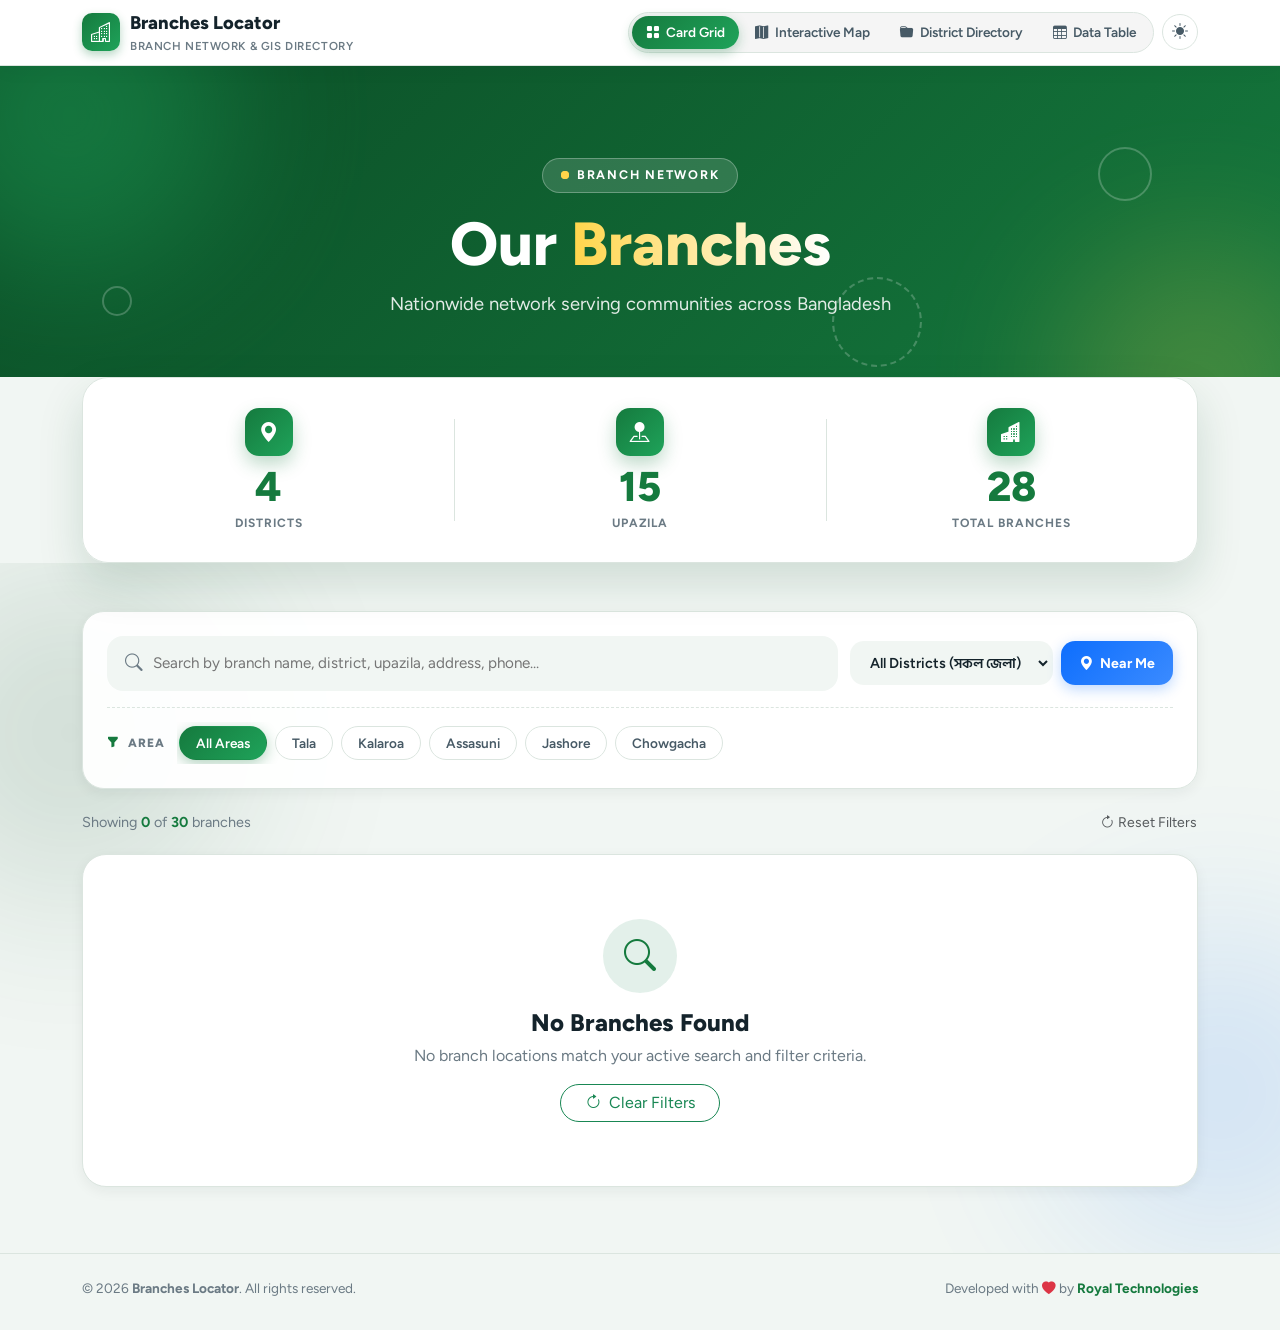
==== index.html @ 8e42b0b7 "Initial release: Modern Branches Locator with 4 layout styles, interactive map, live search & geoloc" ====
<!DOCTYPE html>
<html lang="bn">
<head>
  <meta charset="UTF-8">
  <meta name="viewport" content="width=device-width, initial-scale=1.0, viewport-fit=cover">
  <title>Branches Locator - Nationwide Branch Network & Explorer</title>
  <meta name="description" content="Explore our nationwide branch network with interactive locator, instant search, district filters, turn-by-turn directions and multiple design styles.">

  <!-- Favicon -->
  <link rel="icon" type="image/svg+xml" href="favicon.svg">
  <link rel="alternate icon" type="image/png" href="favicon.png">

  <!-- Fonts (Bengali & English) -->
  <link rel="preconnect" href="https://fonts.googleapis.com">
  <link rel="preconnect" href="https://fonts.gstatic.com" crossorigin>
  <link href="https://fonts.googleapis.com/css2?family=Figtree:wght@400;500;600;700;800&family=Hind+Siliguri:wght@400;500;600;700&display=swap" rel="stylesheet">

  <!-- Bootstrap 5 & Bootstrap Icons (Local Assets) -->
  <link rel="stylesheet" href="css/bootstrap.min.css">
  <link rel="stylesheet" href="css/bootstrap-icons.min.css">

  <!-- Leaflet CSS for Map View (Local + CDN fallback) -->
  <link rel="stylesheet" href="css/leaflet.css">

  <!-- Application Styles (All 4 Styles & Themes) -->
  <link rel="stylesheet" href="css/style.css">
</head>
<body>

  <!-- ===================== TOP CONTROL & STYLE SWITCHER BAR ===================== -->
  <header class="br-app-bar">
    <div class="container d-flex flex-wrap align-items-center justify-content-between gap-3">
      <!-- Brand & Title -->
      <a href="index.html" class="br-brand">
        <div class="br-brand-icon">
          <i class="bi bi-buildings"></i>
        </div>
        <div class="br-brand-title">
          Branches Locator
          <small>Branch Network &amp; GIS Directory</small>
        </div>
      </a>

      <!-- Style Switcher (4 Selectable Styles) -->
      <div class="d-flex align-items-center gap-2 flex-wrap">
        <nav class="br-style-switcher" aria-label="Layout style selector">
          <button type="button" class="style-pill active" data-style="cards" title="Modern Card Grid View">
            <i class="bi bi-grid-fill"></i>
            <span>Card Grid</span>
          </button>
          <button type="button" class="style-pill" data-style="map" title="Interactive Split Map View">
            <i class="bi bi-map-fill"></i>
            <span>Interactive Map</span>
          </button>
          <button type="button" class="style-pill" data-style="directory" title="Grouped District Directory">
            <i class="bi bi-folder-fill"></i>
            <span>District Directory</span>
          </button>
          <button type="button" class="style-pill" data-style="table" title="Data Table View">
            <i class="bi bi-table"></i>
            <span>Data Table</span>
          </button>
        </nav>

        <!-- Theme Toggle -->
        <button type="button" class="theme-toggle-btn" id="btnThemeToggle" title="Switch Theme (Emerald / Sapphire / Dark)">
          <i class="bi bi-sun-fill"></i>
        </button>
      </div>
    </div>
  </header>

  <!-- ===================== HERO SECTION ===================== -->
  <section class="br-hero">
    <div class="br-hero-blob br-hero-blob-1"></div>
    <div class="br-hero-blob br-hero-blob-2"></div>
    <span class="br-ring br-ring-1"></span>
    <span class="br-ring br-ring-2"></span>
    <span class="br-ring br-ring-3"></span>

    <div class="container position-relative text-center" style="z-index: 2;">
      <span class="br-tag">
        <i class="br-dot"></i> BRANCH NETWORK
      </span>
      <h1 class="br-title">Our <span>Branches</span></h1>
      <p class="br-sub">Nationwide network serving communities across Bangladesh</p>
    </div>

    <!-- Wave Transition -->
    <svg class="br-wave" viewBox="0 0 1440 80" preserveAspectRatio="none" aria-hidden="true">
      <path d="M0,40 C240,90 480,0 720,30 C960,60 1200,90 1440,35 L1440,80 L0,80 Z"></path>
    </svg>
  </section>

  <!-- ===================== STATS COUNTERS ===================== -->
  <section class="br-stats-wrap">
    <div class="container">
      <div class="br-stats">
        <div class="br-stat">
          <span class="br-stat-ico"><i class="bi bi-geo-alt-fill"></i></span>
          <h2 class="br-count" data-target="4">0</h2>
          <small>Districts</small>
        </div>
        <div class="br-stat">
          <span class="br-stat-ico"><i class="bi bi-pin-map-fill"></i></span>
          <h2 class="br-count" data-target="16">0</h2>
          <small>Upazila</small>
        </div>
        <div class="br-stat">
          <span class="br-stat-ico"><i class="bi bi-buildings-fill"></i></span>
          <h2 class="br-count" data-target="30">0</h2>
          <small>Total Branches</small>
        </div>
      </div>
    </div>
  </section>

  <!-- ===================== MAIN CONTENT CONTAINER ===================== -->
  <main class="br-main">
    <div class="br-main-blob br-main-blob-1"></div>
    <div class="br-main-blob br-main-blob-2"></div>

    <div class="container position-relative" style="z-index: 2;">

      <!-- ================= SEARCH & FILTER CONTROL ================= -->
      <div class="br-filter br-reveal is-visible" style="--delay: 0ms;">
        <div class="br-search-row">
          <!-- Live Text Search -->
          <div class="br-search">
            <i class="bi bi-search"></i>
            <input type="text" id="brSearchInput" placeholder="Search by branch name, district, upazila, address, phone..." autocomplete="off">
          </div>

          <!-- District Filter Dropdown -->
          <div class="br-search-actions">
            <select id="brDistrictSelect" class="br-filter-select" aria-label="Filter by District">
              <option value="all">All Districts (সকল জেলা)</option>
              <option value="Satkhira">Satkhira (সাতক্ষীরা)</option>
              <option value="Jashore">Jashore (যশোর)</option>
              <option value="Khulna">Khulna (খুলনা)</option>
              <option value="Jhenaidah">Jhenaidah (ঝিনাইদহ)</option>
            </select>

            <!-- GPS "Near Me" Button -->
            <button type="button" class="br-btn-gps" id="btnNearMe" title="Find nearest branches with GPS">
              <i class="bi bi-geo-alt-fill"></i>
              <span>Near Me</span>
            </button>
          </div>
        </div>

        <!-- Area Chip Pills -->
        <div class="br-areas">
          <span class="br-areas-label"><i class="bi bi-funnel-fill"></i> Area</span>
          <div class="br-chips">
            <button type="button" class="br-chip active" data-area="all">All Areas</button>
            <button type="button" class="br-chip" data-area="Tala">Tala</button>
            <button type="button" class="br-chip" data-area="Kalaroa">Kalaroa</button>
            <button type="button" class="br-chip" data-area="Assasuni">Assasuni</button>
            <button type="button" class="br-chip" data-area="Jashore">Jashore</button>
            <button type="button" class="br-chip" data-area="Chowgacha">Chowgacha</button>
          </div>
        </div>
      </div>

      <!-- Result Count Bar -->
      <div class="br-result-bar br-reveal is-visible" style="--delay: 50ms;">
        <span id="brResultCount">Showing <b>30</b> of <b>30</b> branches</span>
        <button type="button" class="btn btn-sm btn-link text-decoration-none text-muted p-0" onclick="resetBranchFilters()">
          <i class="bi bi-arrow-clockwise me-1"></i>Reset Filters
        </button>
      </div>

      <!-- ================= EMPTY STATE ================= -->
      <div class="br-empty" id="brEmptyState" style="display: none;">
        <div class="br-empty-ico">
          <i class="bi bi-search"></i>
        </div>
        <h4>No Branches Found</h4>
        <p>No branch locations match your active search and filter criteria.</p>
        <button type="button" class="btn btn-outline-success rounded-pill px-4" onclick="resetBranchFilters()">
          <i class="bi bi-arrow-clockwise me-1"></i> Clear Filters
        </button>
      </div>

      <!-- ================= STYLE 1: MODERN CARD GRID ================= -->
      <div class="row g-3 g-lg-4" id="cardsContainer">
        <!-- Rendered dynamically by app.js -->
      </div>

      <!-- ================= STYLE 2: INTERACTIVE SPLIT MAP VIEW ================= -->
      <div class="map-layout" id="mapLayout" style="display: none;">
        <!-- Left Sidebar: Branch List & Quick Navigation -->
        <aside class="map-sidebar">
          <div class="map-sidebar-head d-flex justify-content-between align-items-center">
            <h5 class="m-0 fw-bold"><i class="bi bi-pin-map-fill text-success me-2"></i>Branches List</h5>
            <small class="text-muted">Click to view on map</small>
          </div>
          <div class="map-sidebar-list" id="mapSidebarList">
            <!-- Populated dynamically by app.js -->
          </div>
        </aside>

        <!-- Right Side: Interactive Leaflet Map -->
        <section class="map-canvas-container">
          <div id="leafletMap"></div>
        </section>
      </div>

      <!-- ================= STYLE 3: HIERARCHICAL DISTRICT & UPAZILA DIRECTORY ================= -->
      <div id="directoryContainer" style="display: none;">
        <!-- Populated dynamically by app.js -->
      </div>

      <!-- ================= STYLE 4: ADMINISTRATIVE DATA TABLE VIEW ================= -->
      <div class="table-panel" id="tableContainer" style="display: none;">
        <div class="table-panel-header">
          <h5 class="m-0 fw-bold"><i class="bi bi-table text-success me-2"></i>Branch Network Directory</h5>
          <div class="table-export-btns">
            <button type="button" class="btn-export" id="btnExportCsv" title="Export as CSV spreadsheet">
              <i class="bi bi-file-earmark-spreadsheet-fill text-success"></i> Export CSV
            </button>
            <button type="button" class="btn-export" id="btnPrintTable" title="Print directory">
              <i class="bi bi-printer-fill text-primary"></i> Print
            </button>
          </div>
        </div>
        <div class="br-table-responsive">
          <table class="br-table">
            <thead>
              <tr>
                <th>#</th>
                <th>Branch Name</th>
                <th>District</th>
                <th>Upazila / Area</th>
                <th>Address</th>
                <th>Contact</th>
                <th>Actions</th>
              </tr>
            </thead>
            <tbody id="brTableBody">
              <!-- Populated dynamically by app.js -->
            </tbody>
          </table>
        </div>
      </div>

    </div>
  </main>

  <!-- ===================== FOOTER CREDITS ===================== -->
  <footer class="br-credit-bar">
    <div class="container d-flex flex-wrap align-items-center justify-content-between gap-2">
      <div>
        &copy; 2026 <strong>Branches Locator</strong>. All rights reserved.
      </div>
      <div>
        Developed with <i class="bi bi-heart-fill text-danger"></i> by
        <a href="https://royaltechbd.com/" target="_blank" rel="noopener">Royal Technologies</a>
      </div>
    </div>
  </footer>

  <!-- ===================== JAVASCRIPT LIBRARIES & SCRIPTS ===================== -->
  <!-- Bootstrap 5 Bundle (Local) -->
  <script src="js/bootstrap.bundle.min.js"></script>

  <!-- Leaflet GIS Engine (Local + CDN Fallback) -->
  <script src="js/leaflet.js"></script>
  <script>
    if (typeof L === 'undefined') {
      document.write('<script src="https://unpkg.com/leaflet@1.9.4/dist/leaflet.js"><\/script>');
    }
  </script>

  <!-- Branches Dataset (30 Branches) -->
  <script src="js/branches-data.js"></script>

  <!-- Application Controller -->
  <script src="js/app.js"></script>

</body>
</html>
---- css/leaflet.css ----
/* required styles */

.leaflet-pane,
.leaflet-tile,
.leaflet-marker-icon,
.leaflet-marker-shadow,
.leaflet-tile-container,
.leaflet-pane > svg,
.leaflet-pane > canvas,
.leaflet-zoom-box,
.leaflet-image-layer,
.leaflet-layer {
	position: absolute;
	left: 0;
	top: 0;
	}
.leaflet-container {
	overflow: hidden;
	}
.leaflet-tile,
.leaflet-marker-icon,
.leaflet-marker-shadow {
	-webkit-user-select: none;
	   -moz-user-select: none;
	        user-select: none;
	  -webkit-user-drag: none;
	}
/* Prevents IE11 from highlighting tiles in blue */
.leaflet-tile::selection {
	background: transparent;
}
/* Safari renders non-retina tile on retina better with this, but Chrome is worse */
.leaflet-safari .leaflet-tile {
	image-rendering: -webkit-optimize-contrast;
	}
/* hack that prevents hw layers "stretching" when loading new tiles */
.leaflet-safari .leaflet-tile-container {
	width: 1600px;
	height: 1600px;
	-webkit-transform-origin: 0 0;
	}
.leaflet-marker-icon,
.leaflet-marker-shadow {
	display: block;
	}
/* .leaflet-container svg: reset svg max-width decleration shipped in Joomla! (joomla.org) 3.x */
/* .leaflet-container img: map is broken in FF if you have max-width: 100% on tiles */
.leaflet-container .leaflet-overlay-pane svg {
	max-width: none !important;
	max-height: none !important;
	}
.leaflet-container .leaflet-marker-pane img,
.leaflet-container .leaflet-shadow-pane img,
.leaflet-container .leaflet-tile-pane img,
.leaflet-container img.leaflet-image-layer,
.leaflet-container .leaflet-tile {
	max-width: none !important;
	max-height: none !important;
	width: auto;
	padding: 0;
	}

.leaflet-container img.leaflet-tile {
	/* See: https://bugs.chromium.org/p/chromium/issues/detail?id=600120 */
	mix-blend-mode: plus-lighter;
}

.leaflet-container.leaflet-touch-zoom {
	-ms-touch-action: pan-x pan-y;
	touch-action: pan-x pan-y;
	}
.leaflet-container.leaflet-touch-drag {
	-ms-touch-action: pinch-zoom;
	/* Fallback for FF which doesn't support pinch-zoom */
	touch-action: none;
	touch-action: pinch-zoom;
}
.leaflet-container.leaflet-touch-drag.leaflet-touch-zoom {
	-ms-touch-action: none;
	touch-action: none;
}
.leaflet-container {
	-webkit-tap-highlight-color: transparent;
}
.leaflet-container a {
	-webkit-tap-highlight-color: rgba(51, 181, 229, 0.4);
}
.leaflet-tile {
	filter: inherit;
	visibility: hidden;
	}
.leaflet-tile-loaded {
	visibility: inherit;
	}
.leaflet-zoom-box {
	width: 0;
	height: 0;
	-moz-box-sizing: border-box;
	     box-sizing: border-box;
	z-index: 800;
	}
/* workaround for https://bugzilla.mozilla.org/show_bug.cgi?id=888319 */
.leaflet-overlay-pane svg {
	-moz-user-select: none;
	}

.leaflet-pane         { z-index: 400; }

.leaflet-tile-pane    { z-index: 200; }
.leaflet-overlay-pane { z-index: 400; }
.leaflet-shadow-pane  { z-index: 500; }
.leaflet-marker-pane  { z-index: 600; }
.leaflet-tooltip-pane   { z-index: 650; }
.leaflet-popup-pane   { z-index: 700; }

.leaflet-map-pane canvas { z-index: 100; }
.leaflet-map-pane svg    { z-index: 200; }

.leaflet-vml-shape {
	width: 1px;
	height: 1px;
	}
.lvml {
	behavior: url(#default#VML);
	display: inline-block;
	position: absolute;
	}


/* control positioning */

.leaflet-control {
	position: relative;
	z-index: 800;
	pointer-events: visiblePainted; /* IE 9-10 doesn't have auto */
	pointer-events: auto;
	}
.leaflet-top,
.leaflet-bottom {
	position: absolute;
	z-index: 1000;
	pointer-events: none;
	}
.leaflet-top {
	top: 0;
	}
.leaflet-right {
	right: 0;
	}
.leaflet-bottom {
	bottom: 0;
	}
.leaflet-left {
	left: 0;
	}
.leaflet-control {
	float: left;
	clear: both;
	}
.leaflet-right .leaflet-control {
	float: right;
	}
.leaflet-top .leaflet-control {
	margin-top: 10px;
	}
.leaflet-bottom .leaflet-control {
	margin-bottom: 10px;
	}
.leaflet-left .leaflet-control {
	margin-left: 10px;
	}
.leaflet-right .leaflet-control {
	margin-right: 10px;
	}


/* zoom and fade animations */

.leaflet-fade-anim .leaflet-popup {
	opacity: 0;
	-webkit-transition: opacity 0.2s linear;
	   -moz-transition: opacity 0.2s linear;
	        transition: opacity 0.2s linear;
	}
.leaflet-fade-anim .leaflet-map-pane .leaflet-popup {
	opacity: 1;
	}
.leaflet-zoom-animated {
	-webkit-transform-origin: 0 0;
	    -ms-transform-origin: 0 0;
	        transform-origin: 0 0;
	}
svg.leaflet-zoom-animated {
	will-change: transform;
}

.leaflet-zoom-anim .leaflet-zoom-animated {
	-webkit-transition: -webkit-transform 0.25s cubic-bezier(0,0,0.25,1);
	   -moz-transition:    -moz-transform 0.25s cubic-bezier(0,0,0.25,1);
	        transition:         transform 0.25s cubic-bezier(0,0,0.25,1);
	}
.leaflet-zoom-anim .leaflet-tile,
.leaflet-pan-anim .leaflet-tile {
	-webkit-transition: none;
	   -moz-transition: none;
	        transition: none;
	}

.leaflet-zoom-anim .leaflet-zoom-hide {
	visibility: hidden;
	}


/* cursors */

.leaflet-interactive {
	cursor: pointer;
	}
.leaflet-grab {
	cursor: -webkit-grab;
	cursor:    -moz-grab;
	cursor:         grab;
	}
.leaflet-crosshair,
.leaflet-crosshair .leaflet-interactive {
	cursor: crosshair;
	}
.leaflet-popup-pane,
.leaflet-control {
	cursor: auto;
	}
.leaflet-dragging .leaflet-grab,
.leaflet-dragging .leaflet-grab .leaflet-interactive,
.leaflet-dragging .leaflet-marker-draggable {
	cursor: move;
	cursor: -webkit-grabbing;
	cursor:    -moz-grabbing;
	cursor:         grabbing;
	}

/* marker & overlays interactivity */
.leaflet-marker-icon,
.leaflet-marker-shadow,
.leaflet-image-layer,
.leaflet-pane > svg path,
.leaflet-tile-container {
	pointer-events: none;
	}

.leaflet-marker-icon.leaflet-interactive,
.leaflet-image-layer.leaflet-interactive,
.leaflet-pane > svg path.leaflet-interactive,
svg.leaflet-image-layer.leaflet-interactive path {
	pointer-events: visiblePainted; /* IE 9-10 doesn't have auto */
	pointer-events: auto;
	}

/* visual tweaks */

.leaflet-container {
	background: #ddd;
	outline-offset: 1px;
	}
.leaflet-container a {
	color: #0078A8;
	}
.leaflet-zoom-box {
	border: 2px dotted #38f;
	background: rgba(255,255,255,0.5);
	}


/* general typography */
.leaflet-container {
	font-family: "Helvetica Neue", Arial, Helvetica, sans-serif;
	font-size: 12px;
	font-size: 0.75rem;
	line-height: 1.5;
	}


/* general toolbar styles */

.leaflet-bar {
	box-shadow: 0 1px 5px rgba(0,0,0,0.65);
	border-radius: 4px;
	}
.leaflet-bar a {
	background-color: #fff;
	border-bottom: 1px solid #ccc;
	width: 26px;
	height: 26px;
	line-height: 26px;
	display: block;
	text-align: center;
	text-decoration: none;
	color: black;
	}
.leaflet-bar a,
.leaflet-control-layers-toggle {
	background-position: 50% 50%;
	background-repeat: no-repeat;
	display: block;
	}
.leaflet-bar a:hover,
.leaflet-bar a:focus {
	background-color: #f4f4f4;
	}
.leaflet-bar a:first-child {
	border-top-left-radius: 4px;
	border-top-right-radius: 4px;
	}
.leaflet-bar a:last-child {
	border-bottom-left-radius: 4px;
	border-bottom-right-radius: 4px;
	border-bottom: none;
	}
.leaflet-bar a.leaflet-disabled {
	cursor: default;
	background-color: #f4f4f4;
	color: #bbb;
	}

.leaflet-touch .leaflet-bar a {
	width: 30px;
	height: 30px;
	line-height: 30px;
	}
.leaflet-touch .leaflet-bar a:first-child {
	border-top-left-radius: 2px;
	border-top-right-radius: 2px;
	}
.leaflet-touch .leaflet-bar a:last-child {
	border-bottom-left-radius: 2px;
	border-bottom-right-radius: 2px;
	}

/* zoom control */

.leaflet-control-zoom-in,
.leaflet-control-zoom-out {
	font: bold 18px 'Lucida Console', Monaco, monospace;
	text-indent: 1px;
	}

.leaflet-touch .leaflet-control-zoom-in, .leaflet-touch .leaflet-control-zoom-out  {
	font-size: 22px;
	}


/* layers control */

.leaflet-control-layers {
	box-shadow: 0 1px 5px rgba(0,0,0,0.4);
	background: #fff;
	border-radius: 5px;
	}
.leaflet-control-layers-toggle {
	background-image: url(images/layers.png);
	width: 36px;
	height: 36px;
	}
.leaflet-retina .leaflet-control-layers-toggle {
	background-image: url(images/layers-2x.png);
	background-size: 26px 26px;
	}
.leaflet-touch .leaflet-control-layers-toggle {
	width: 44px;
	height: 44px;
	}
.leaflet-control-layers .leaflet-control-layers-list,
.leaflet-control-layers-expanded .leaflet-control-layers-toggle {
	display: none;
	}
.leaflet-control-layers-expanded .leaflet-control-layers-list {
	display: block;
	position: relative;
	}
.leaflet-control-layers-expanded {
	padding: 6px 10px 6px 6px;
	color: #333;
	background: #fff;
	}
.leaflet-control-layers-scrollbar {
	overflow-y: scroll;
	overflow-x: hidden;
	padding-right: 5px;
	}
.leaflet-control-layers-selector {
	margin-top: 2px;
	position: relative;
	top: 1px;
	}
.leaflet-control-layers label {
	display: block;
	font-size: 13px;
	font-size: 1.08333em;
	}
.leaflet-control-layers-separator {
	height: 0;
	border-top: 1px solid #ddd;
	margin: 5px -10px 5px -6px;
	}

/* Default icon URLs */
.leaflet-default-icon-path { /* used only in path-guessing heuristic, see L.Icon.Default */
	background-image: url(images/marker-icon.png);
	}


/* attribution and scale controls */

.leaflet-container .leaflet-control-attribution {
	background: #fff;
	background: rgba(255, 255, 255, 0.8);
	margin: 0;
	}
.leaflet-control-attribution,
.leaflet-control-scale-line {
	padding: 0 5px;
	color: #333;
	line-height: 1.4;
	}
.leaflet-control-attribution a {
	text-decoration: none;
	}
.leaflet-control-attribution a:hover,
.leaflet-control-attribution a:focus {
	text-decoration: underline;
	}
.leaflet-attribution-flag {
	display: inline !important;
	vertical-align: baseline !important;
	width: 1em;
	height: 0.6669em;
	}
.leaflet-left .leaflet-control-scale {
	margin-left: 5px;
	}
.leaflet-bottom .leaflet-control-scale {
	margin-bottom: 5px;
	}
.leaflet-control-scale-line {
	border: 2px solid #777;
	border-top: none;
	line-height: 1.1;
	padding: 2px 5px 1px;
	white-space: nowrap;
	-moz-box-sizing: border-box;
	     box-sizing: border-box;
	background: rgba(255, 255, 255, 0.8);
	text-shadow: 1px 1px #fff;
	}
.leaflet-control-scale-line:not(:first-child) {
	border-top: 2px solid #777;
	border-bottom: none;
	margin-top: -2px;
	}
.leaflet-control-scale-line:not(:first-child):not(:last-child) {
	border-bottom: 2px solid #777;
	}

.leaflet-touch .leaflet-control-attribution,
.leaflet-touch .leaflet-control-layers,
.leaflet-touch .leaflet-bar {
	box-shadow: none;
	}
.leaflet-touch .leaflet-control-layers,
.leaflet-touch .leaflet-bar {
	border: 2px solid rgba(0,0,0,0.2);
	background-clip: padding-box;
	}


/* popup */

.leaflet-popup {
	position: absolute;
	text-align: center;
	margin-bottom: 20px;
	}
.leaflet-popup-content-wrapper {
	padding: 1px;
	text-align: left;
	border-radius: 12px;
	}
.leaflet-popup-content {
	margin: 13px 24px 13px 20px;
	line-height: 1.3;
	font-size: 13px;
	font-size: 1.08333em;
	min-height: 1px;
	}
.leaflet-popup-content p {
	margin: 17px 0;
	margin: 1.3em 0;
	}
.leaflet-popup-tip-container {
	width: 40px;
	height: 20px;
	position: absolute;
	left: 50%;
	margin-top: -1px;
	margin-left: -20px;
	overflow: hidden;
	pointer-events: none;
	}
.leaflet-popup-tip {
	width: 17px;
	height: 17px;
	padding: 1px;

	margin: -10px auto 0;
	pointer-events: auto;

	-webkit-transform: rotate(45deg);
	   -moz-transform: rotate(45deg);
	    -ms-transform: rotate(45deg);
	        transform: rotate(45deg);
	}
.leaflet-popup-content-wrapper,
.leaflet-popup-tip {
	background: white;
	color: #333;
	box-shadow: 0 3px 14px rgba(0,0,0,0.4);
	}
.leaflet-container a.leaflet-popup-close-button {
	position: absolute;
	top: 0;
	right: 0;
	border: none;
	text-align: center;
	width: 24px;
	height: 24px;
	font: 16px/24px Tahoma, Verdana, sans-serif;
	color: #757575;
	text-decoration: none;
	background: transparent;
	}
.leaflet-container a.leaflet-popup-close-button:hover,
.leaflet-container a.leaflet-popup-close-button:focus {
	color: #585858;
	}
.leaflet-popup-scrolled {
	overflow: auto;
	}

.leaflet-oldie .leaflet-popup-content-wrapper {
	-ms-zoom: 1;
	}
.leaflet-oldie .leaflet-popup-tip {
	width: 24px;
	margin: 0 auto;

	-ms-filter: "progid:DXImageTransform.Microsoft.Matrix(M11=0.70710678, M12=0.70710678, M21=-0.70710678, M22=0.70710678)";
	filter: progid:DXImageTransform.Microsoft.Matrix(M11=0.70710678, M12=0.70710678, M21=-0.70710678, M22=0.70710678);
	}

.leaflet-oldie .leaflet-control-zoom,
.leaflet-oldie .leaflet-control-layers,
.leaflet-oldie .leaflet-popup-content-wrapper,
.leaflet-oldie .leaflet-popup-tip {
	border: 1px solid #999;
	}


/* div icon */

.leaflet-div-icon {
	background: #fff;
	border: 1px solid #666;
	}


/* Tooltip */
/* Base styles for the element that has a tooltip */
.leaflet-tooltip {
	position: absolute;
	padding: 6px;
	background-color: #fff;
	border: 1px solid #fff;
	border-radius: 3px;
	color: #222;
	white-space: nowrap;
	-webkit-user-select: none;
	-moz-user-select: none;
	-ms-user-select: none;
	user-select: none;
	pointer-events: none;
	box-shadow: 0 1px 3px rgba(0,0,0,0.4);
	}
.leaflet-tooltip.leaflet-interactive {
	cursor: pointer;
	pointer-events: auto;
	}
.leaflet-tooltip-top:before,
.leaflet-tooltip-bottom:before,
.leaflet-tooltip-left:before,
.leaflet-tooltip-right:before {
	position: absolute;
	pointer-events: none;
	border: 6px solid transparent;
	background: transparent;
	content: "";
	}

/* Directions */

.leaflet-tooltip-bottom {
	margin-top: 6px;
}
.leaflet-tooltip-top {
	margin-top: -6px;
}
.leaflet-tooltip-bottom:before,
.leaflet-tooltip-top:before {
	left: 50%;
	margin-left: -6px;
	}
.leaflet-tooltip-top:before {
	bottom: 0;
	margin-bottom: -12px;
	border-top-color: #fff;
	}
.leaflet-tooltip-bottom:before {
	top: 0;
	margin-top: -12px;
	margin-left: -6px;
	border-bottom-color: #fff;
	}
.leaflet-tooltip-left {
	margin-left: -6px;
}
.leaflet-tooltip-right {
	margin-left: 6px;
}
.leaflet-tooltip-left:before,
.leaflet-tooltip-right:before {
	top: 50%;
	margin-top: -6px;
	}
.leaflet-tooltip-left:before {
	right: 0;
	margin-right: -12px;
	border-left-color: #fff;
	}
.leaflet-tooltip-right:before {
	left: 0;
	margin-left: -12px;
	border-right-color: #fff;
	}

/* Printing */

@media print {
	/* Prevent printers from removing background-images of controls. */
	.leaflet-control {
		-webkit-print-color-adjust: exact;
		print-color-adjust: exact;
		}
	}
---- css/style.css ----
/* ==========================================================================
   BRANCHES LOCATOR - COMPLETE STYLESHEET
   Developed by Royal Technologies (https://royaltechbd.com)
   Featuring 4 Design Styles: Card Grid, Map View, District Directory, Data Table
   ========================================================================== */

/* ---------------- ROOT VARIABLES & THEMES ---------------- */
:root {
  --br-g1: #0b4d26;
  --br-g2: #157a3e;
  --br-g3: #1fa35a;
  --br-gold: #ffd54a;
  --br-gold-dark: #f59e0b;
  --br-accent: #0d6efd;
  --br-accent-hover: #0b5ed7;
  
  --bg-page: #f1f6f3;
  --bg-card: #ffffff;
  --bg-surface: rgba(255, 255, 255, 0.95);
  --text-main: #14232b;
  --text-muted: #6b7a84;
  --text-sub: #475a66;
  --border-color: #dbe5df;
  --shadow-sm: 0 4px 14px rgba(15, 40, 30, 0.06);
  --shadow-md: 0 10px 30px rgba(15, 40, 30, 0.1);
  --shadow-lg: 0 20px 45px rgba(11, 77, 38, 0.15);
  --radius-lg: 20px;
  --radius-md: 14px;
  --radius-sm: 10px;
  --font-base: 'Figtree', 'Hind Siliguri', -apple-system, BlinkMacSystemFont, 'Segoe UI', Roboto, sans-serif;
}

/* Sapphire Blue Theme */
[data-theme="sapphire"] {
  --br-g1: #0a2540;
  --br-g2: #1e40af;
  --br-g3: #3b82f6;
  --br-gold: #38bdf8;
  --br-gold-dark: #0284c7;
  --bg-page: #f0f5fc;
  --border-color: #d2e1f2;
}

/* Dark Mode Theme */
[data-theme="dark"] {
  --br-g1: #071710;
  --br-g2: #0e3d23;
  --br-g3: #196f3d;
  --br-gold: #fbbf24;
  --bg-page: #0f172a;
  --bg-card: #1e293b;
  --bg-surface: rgba(30, 41, 59, 0.95);
  --text-main: #f1f5f9;
  --text-muted: #94a3b8;
  --text-sub: #cbd5e1;
  --border-color: #334155;
  --shadow-sm: 0 4px 14px rgba(0, 0, 0, 0.3);
  --shadow-md: 0 10px 30px rgba(0, 0, 0, 0.4);
  --shadow-lg: 0 20px 45px rgba(0, 0, 0, 0.5);
}

/* Base resets */
*, *::before, *::after {
  box-sizing: border-box;
}

html, body {
  margin: 0;
  padding: 0;
  font-family: var(--font-base);
  color: var(--text-main);
  background-color: var(--bg-page);
  -webkit-font-smoothing: antialiased;
  -moz-osx-font-smoothing: grayscale;
  line-height: 1.5;
}

/* ---------------- TOP CONTROL & STYLE SWITCHER BAR ---------------- */
.br-app-bar {
  background: var(--bg-surface);
  backdrop-filter: blur(12px);
  -webkit-backdrop-filter: blur(12px);
  border-bottom: 1px solid var(--border-color);
  padding: 10px 0;
  position: sticky;
  top: 0;
  z-index: 1020;
  box-shadow: 0 4px 20px rgba(0,0,0,0.04);
}

.br-brand {
  display: flex;
  align-items: center;
  gap: 10px;
  text-decoration: none;
  color: var(--text-main);
  font-weight: 800;
  font-size: 1.15rem;
}

.br-brand-icon {
  width: 38px;
  height: 38px;
  display: grid;
  place-items: center;
  border-radius: 10px;
  background: linear-gradient(135deg, var(--br-g2), var(--br-g3));
  color: #fff;
  font-size: 1.25rem;
  box-shadow: 0 4px 10px rgba(21, 122, 62, 0.3);
}

.br-brand-title small {
  display: block;
  font-size: 0.72rem;
  font-weight: 600;
  color: var(--text-muted);
  letter-spacing: 0.05em;
  text-transform: uppercase;
}

/* Style Switcher Pills */
.br-style-switcher {
  display: inline-flex;
  align-items: center;
  background: rgba(0, 0, 0, 0.04);
  border: 1px solid var(--border-color);
  border-radius: 999px;
  padding: 3px;
  gap: 2px;
}

[data-theme="dark"] .br-style-switcher {
  background: rgba(255, 255, 255, 0.05);
}

.style-pill {
  border: 0;
  background: transparent;
  color: var(--text-sub);
  padding: 6px 14px;
  border-radius: 999px;
  font-size: 0.85rem;
  font-weight: 600;
  cursor: pointer;
  display: inline-flex;
  align-items: center;
  gap: 6px;
  transition: all 0.25s cubic-bezier(0.2, 0.8, 0.2, 1);
  white-space: nowrap;
}

.style-pill:hover {
  color: var(--br-g2);
  background: rgba(255, 255, 255, 0.5);
}

.style-pill.active {
  background: linear-gradient(135deg, var(--br-g2), var(--br-g3));
  color: #ffffff !important;
  box-shadow: 0 4px 12px rgba(21, 122, 62, 0.3);
}

.theme-toggle-btn {
  border: 1px solid var(--border-color);
  background: var(--bg-card);
  color: var(--text-sub);
  width: 36px;
  height: 36px;
  border-radius: 50%;
  display: grid;
  place-items: center;
  cursor: pointer;
  transition: all 0.25s;
}

.theme-toggle-btn:hover {
  color: var(--br-g2);
  border-color: var(--br-g3);
}

/* ---------------- HERO BANNER ---------------- */
.br-hero {
  position: relative;
  overflow: hidden;
  color: #ffffff;
  text-align: center;
  padding: clamp(48px, 9vw, 92px) 0 clamp(70px, 11vw, 115px);
  background: linear-gradient(135deg, var(--br-g1), var(--br-g2), var(--br-g1));
  background-size: 200% 200%;
  animation: brGradBg 12s ease infinite;
}

.br-hero-blob {
  position: absolute;
  border-radius: 50%;
  pointer-events: none;
  filter: blur(70px);
}

.br-hero-blob-1 {
  width: 320px;
  height: 320px;
  background: var(--br-g3);
  opacity: 0.45;
  top: -110px;
  left: -90px;
  animation: brDrift1 14s ease-in-out infinite alternate;
}

.br-hero-blob-2 {
  width: 280px;
  height: 280px;
  background: var(--br-gold);
  opacity: 0.2;
  bottom: -90px;
  right: -60px;
  animation: brDrift2 16s ease-in-out infinite alternate;
}

.br-ring {
  position: absolute;
  border: 2px solid rgba(255, 255, 255, 0.22);
  border-radius: 50%;
  pointer-events: none;
}

.br-ring-1 {
  width: 54px;
  height: 54px;
  top: 22%;
  right: 10%;
  animation: brFloat 7s ease-in-out infinite;
}

.br-ring-2 {
  width: 30px;
  height: 30px;
  top: 60%;
  left: 8%;
  animation: brFloat 9s ease-in-out infinite reverse;
}

.br-ring-3 {
  width: 90px;
  height: 90px;
  bottom: 18%;
  right: 28%;
  border-style: dashed;
  animation: brSpin 20s linear infinite;
}

.br-tag {
  display: inline-flex;
  align-items: center;
  gap: 8px;
  font-size: clamp(11px, 2.8vw, 12.5px);
  font-weight: 700;
  letter-spacing: 0.14em;
  padding: 7px 18px;
  border-radius: 999px;
  margin-bottom: 16px;
  background: rgba(255, 255, 255, 0.14);
  border: 1px solid rgba(255, 255, 255, 0.28);
  animation: brFadeDown 0.8s cubic-bezier(0.2, 0.8, 0.2, 1) both;
}

.br-dot {
  position: relative;
  width: 8px;
  height: 8px;
  border-radius: 50%;
  background: var(--br-gold);
}

.br-dot::after {
  content: "";
  position: absolute;
  inset: 0;
  border-radius: 50%;
  background: var(--br-gold);
  animation: brPing 1.8s ease-out infinite;
}

.br-title {
  font-weight: 800;
  font-size: clamp(2.2rem, 7vw, 3.8rem);
  line-height: 1.15;
  margin: 0 0 12px;
  color: #ffffff;
  animation: brFadeDown 0.9s 0.1s cubic-bezier(0.2, 0.8, 0.2, 1) both;
}

.br-title span {
  background: linear-gradient(90deg, var(--br-gold), #ffffff, #9be7b8, var(--br-gold));
  background-size: 300% 100%;
  -webkit-background-clip: text;
  background-clip: text;
  color: transparent;
  animation: brGrad 6s linear infinite;
}

.br-sub {
  margin: 0 auto;
  max-width: 580px;
  padding: 0 12px;
  color: rgba(255, 255, 255, 0.88);
  font-size: clamp(0.95rem, 3vw, 1.15rem);
  animation: brFadeDown 1s 0.2s cubic-bezier(0.2, 0.8, 0.2, 1) both;
}

.br-wave {
  position: absolute;
  left: 0;
  bottom: -1px;
  width: 100%;
  height: clamp(34px, 6vw, 70px);
  display: block;
}

.br-wave path {
  fill: var(--bg-page);
  transition: fill 0.3s ease;
}

/* ---------------- STATS COUNTERS ---------------- */
.br-stats-wrap {
  background: var(--bg-page);
  position: relative;
  z-index: 5;
  margin-top: calc(-1 * clamp(34px, 6vw, 56px));
}

.br-stats {
  display: grid;
  grid-template-columns: repeat(3, 1fr);
  background: var(--bg-surface);
  border-radius: clamp(18px, 3vw, 26px);
  box-shadow: var(--shadow-lg);
  border: 1px solid var(--border-color);
  overflow: hidden;
  animation: brRise 0.9s 0.25s cubic-bezier(0.2, 0.8, 0.2, 1) both;
}

.br-stat {
  position: relative;
  text-align: center;
  padding: clamp(16px, 3.5vw, 30px) 8px;
  transition: background 0.3s;
}

.br-stat + .br-stat::before {
  content: "";
  position: absolute;
  left: 0;
  top: 22%;
  bottom: 22%;
  width: 1px;
  background: var(--border-color);
}

.br-stat:hover {
  background: rgba(21, 122, 62, 0.04);
}

.br-stat-ico {
  display: inline-grid;
  place-items: center;
  width: clamp(36px, 8vw, 48px);
  height: clamp(36px, 8vw, 48px);
  border-radius: 14px;
  margin-bottom: 8px;
  font-size: clamp(15px, 3.5vw, 20px);
  color: #fff;
  background: linear-gradient(135deg, var(--br-g2), var(--br-g3));
  box-shadow: 0 8px 18px rgba(21, 122, 62, 0.28);
  transition: transform 0.4s ease;
}

.br-stat:hover .br-stat-ico {
  transform: translateY(-4px) rotate(-6deg) scale(1.08);
}

.br-count {
  font-weight: 800;
  font-size: clamp(1.6rem, 6vw, 2.6rem);
  color: var(--br-g2);
  margin: 0;
  line-height: 1.1;
}

.br-stat small {
  display: block;
  margin-top: 4px;
  font-size: clamp(9.5px, 2.6vw, 12px);
  font-weight: 700;
  letter-spacing: 0.08em;
  text-transform: uppercase;
  color: var(--text-muted);
}

/* ---------------- MAIN WRAPPER ---------------- */
.br-main {
  position: relative;
  overflow: hidden;
  background: transparent;
  padding: clamp(24px, 4vw, 48px) 0 clamp(40px, 6vw, 70px);
}

.br-main-blob {
  position: absolute;
  border-radius: 50%;
  filter: blur(90px);
  pointer-events: none;
  opacity: 0.14;
}

.br-main-blob-1 {
  width: 340px;
  height: 340px;
  background: var(--br-g1);
  top: 0;
  left: -100px;
  animation: brDrift1 18s ease-in-out infinite alternate;
}

.br-main-blob-2 {
  width: 320px;
  height: 320px;
  background: var(--br-accent);
  bottom: 0;
  right: -100px;
  animation: brDrift2 20s ease-in-out infinite alternate;
}

/* ---------------- FILTER BOX ---------------- */
.br-filter {
  background: var(--bg-surface);
  border: 1px solid var(--border-color);
  border-radius: 22px;
  padding: clamp(14px, 3vw, 24px);
  box-shadow: var(--shadow-sm);
  margin-bottom: 22px;
}

.br-search-row {
  display: flex;
  gap: 12px;
  align-items: center;
  flex-wrap: wrap;
}

.br-search {
  flex: 1 1 300px;
  display: flex;
  align-items: center;
  gap: 10px;
  background: var(--bg-page);
  border: 2px solid transparent;
  border-radius: 16px;
  padding: 4px 6px 4px 16px;
  transition: border-color 0.3s, box-shadow 0.3s, background 0.3s;
}

.br-search:focus-within {
  background: var(--bg-card);
  border-color: var(--br-g3);
  box-shadow: 0 0 0 5px rgba(31, 163, 90, 0.15);
}

.br-search > i {
  color: var(--text-muted);
  font-size: 1.1rem;
}

.br-search input {
  flex: 1 1 auto;
  min-width: 0;
  border: 0;
  outline: 0;
  background: transparent;
  padding: 10px 0;
  font-size: 0.95rem;
  color: var(--text-main);
}

.br-search-actions {
  display: flex;
  gap: 8px;
}

.br-filter-select {
  flex: 0 0 auto;
  min-width: 150px;
  border: 2px solid transparent;
  background: var(--bg-page);
  border-radius: 14px;
  padding: 10px 14px;
  font-size: 0.9rem;
  font-weight: 600;
  color: var(--text-main);
  outline: none;
  cursor: pointer;
  transition: all 0.25s;
}

.br-filter-select:focus {
  background: var(--bg-card);
  border-color: var(--br-g3);
}

.br-btn-gps {
  flex: 0 0 auto;
  border: 0;
  cursor: pointer;
  font-weight: 700;
  font-size: 0.88rem;
  color: #fff;
  padding: 11px 18px;
  border-radius: 14px;
  background: linear-gradient(135deg, #0d6efd, #3b8bff);
  box-shadow: 0 4px 14px rgba(13, 110, 253, 0.28);
  display: inline-flex;
  align-items: center;
  gap: 7px;
  transition: transform 0.25s, box-shadow 0.25s;
}

.br-btn-gps:hover {
  transform: translateY(-2px);
  box-shadow: 0 8px 20px rgba(13, 110, 253, 0.35);
}

.br-areas {
  display: flex;
  align-items: center;
  gap: 12px;
  margin-top: 16px;
  padding-top: 14px;
  border-top: 1px dashed var(--border-color);
}

.br-areas-label {
  flex: 0 0 auto;
  font-size: 12px;
  font-weight: 800;
  letter-spacing: 0.08em;
  text-transform: uppercase;
  color: var(--text-muted);
}

.br-areas-label i {
  color: var(--br-g2);
  margin-right: 4px;
}

.br-chips {
  display: flex;
  gap: 8px;
  overflow-x: auto;
  padding: 4px 2px;
  scrollbar-width: none;
  -webkit-overflow-scrolling: touch;
}

.br-chips::-webkit-scrollbar {
  display: none;
}

.br-chip {
  flex: 0 0 auto;
  text-decoration: none;
  font-size: 0.85rem;
  font-weight: 600;
  white-space: nowrap;
  color: var(--text-sub);
  background: var(--bg-card);
  border: 1.5px solid var(--border-color);
  padding: 6px 16px;
  border-radius: 999px;
  cursor: pointer;
  transition: all 0.25s cubic-bezier(0.2, 0.8, 0.2, 1);
}

.br-chip:hover {
  color: var(--br-g2);
  border-color: var(--br-g3);
  transform: translateY(-2px);
}

.br-chip.active {
  color: #fff;
  border-color: transparent;
  background: linear-gradient(135deg, var(--br-g2), var(--br-g3));
  box-shadow: 0 4px 14px rgba(21, 122, 62, 0.32);
}

/* Result count bar */
.br-result-bar {
  display: flex;
  justify-content: space-between;
  align-items: center;
  flex-wrap: wrap;
  gap: 10px;
  margin-bottom: 20px;
  font-size: 0.9rem;
  color: var(--text-muted);
}

.br-result-bar b {
  color: var(--br-g2);
}

.br-view-indicators {
  display: flex;
  align-items: center;
  gap: 8px;
}

/* ==========================================================================
   STYLE 1: MODERN CARD GRID (Unnayan Prochesta Signature)
   ========================================================================== */
.br-card {
  position: relative;
  overflow: hidden;
  display: flex;
  flex-direction: column;
  background: var(--bg-card);
  border: 1px solid var(--border-color);
  border-radius: clamp(16px, 2.5vw, 22px);
  box-shadow: var(--shadow-sm);
  transition: transform 0.4s cubic-bezier(0.2, 0.8, 0.2, 1), box-shadow 0.4s ease, border-color 0.3s;
}

.br-card:hover {
  transform: translateY(-8px);
  box-shadow: var(--shadow-lg);
  border-color: rgba(31, 163, 90, 0.3);
}

.br-shine {
  position: absolute;
  top: 0;
  left: -80%;
  width: 50%;
  height: 100%;
  z-index: 4;
  pointer-events: none;
  transform: skewX(-20deg);
  background: linear-gradient(100deg, transparent, rgba(255, 255, 255, 0.55), transparent);
}

.br-card:hover .br-shine {
  animation: brShine 0.9s ease;
}

.br-img {
  position: relative;
  overflow: hidden;
  height: clamp(110px, 18vw, 150px);
  background: linear-gradient(135deg, #e8f3ec, #d7e8de);
}

[data-theme="dark"] .br-img {
  background: linear-gradient(135deg, #162a22, #0d1e18);
}

.br-img-empty {
  width: 100%;
  height: 100%;
  display: grid;
  place-items: center;
  font-size: 2.5rem;
  color: var(--br-g3);
  opacity: 0.7;
  transition: transform 0.5s ease;
}

.br-card:hover .br-img-empty {
  transform: scale(1.12) rotate(-3deg);
}

.br-img-fade {
  position: absolute;
  inset: auto 0 0 0;
  height: 55%;
  background: linear-gradient(to top, rgba(0, 0, 0, 0.35), transparent);
  pointer-events: none;
}

.br-area-badge {
  position: absolute;
  top: 10px;
  right: 10px;
  z-index: 2;
  display: inline-flex;
  align-items: center;
  gap: 5px;
  max-width: calc(100% - 20px);
  font-size: 0.75rem;
  font-weight: 700;
  color: #fff;
  white-space: nowrap;
  padding: 5px 11px;
  border-radius: 999px;
  background: rgba(11, 77, 38, 0.85);
  backdrop-filter: blur(6px);
  -webkit-backdrop-filter: blur(6px);
  border: 1px solid rgba(255, 255, 255, 0.25);
}

.br-dist-badge {
  position: absolute;
  top: 10px;
  left: 10px;
  z-index: 2;
  display: inline-flex;
  align-items: center;
  font-size: 0.72rem;
  font-weight: 700;
  color: #fff;
  padding: 4px 9px;
  border-radius: 999px;
  background: rgba(13, 110, 253, 0.85);
  backdrop-filter: blur(4px);
}

.br-body {
  display: flex;
  flex-direction: column;
  flex: 1 1 auto;
  padding: clamp(14px, 2.5vw, 18px);
  position: relative;
}

.br-body::before {
  content: "";
  position: absolute;
  left: clamp(14px, 2.5vw, 18px);
  top: 0;
  width: 40px;
  height: 3px;
  border-radius: 3px;
  background: linear-gradient(90deg, var(--br-g2), var(--br-g3));
  transition: width 0.4s ease;
}

.br-card:hover .br-body::before {
  width: 80px;
}

.br-name {
  font-weight: 700;
  color: var(--text-main);
  font-size: clamp(1.05rem, 2.2vw, 1.2rem);
  line-height: 1.25;
  margin: 10px 0 2px;
}

.br-bn-name {
  font-size: 0.85rem;
  font-weight: 600;
  color: var(--br-g2);
  margin-bottom: 10px;
}

.br-meta {
  list-style: none;
  margin: 0 0 16px;
  padding: 0;
  display: grid;
  gap: 8px;
  font-size: 0.84rem;
  color: var(--text-sub);
}

.br-meta li {
  display: flex;
  align-items: flex-start;
  gap: 8px;
  min-width: 0;
  line-height: 1.4;
}

.br-meta li i {
  flex: 0 0 auto;
  margin-top: 3px;
  font-size: 1rem;
}

.br-addr i { color: #e11d48; }
.br-phone i { color: var(--br-g2); }
.br-mail i { color: #0d6efd; }
.br-hours i { color: var(--br-gold-dark); }

.br-phone a {
  color: inherit;
  text-decoration: none;
  font-weight: 600;
  transition: color 0.2s;
}

.br-phone a:hover {
  color: var(--br-g2);
  text-decoration: underline;
}

.br-card-actions {
  margin-top: auto;
  display: flex;
  gap: 8px;
}

.br-btn {
  flex: 1 1 auto;
  display: inline-flex;
  align-items: center;
  justify-content: center;
  gap: 6px;
  text-decoration: none;
  font-weight: 700;
  font-size: 0.86rem;
  color: #fff;
  padding: 9px 12px;
  border-radius: 12px;
  background: linear-gradient(135deg, #0d6efd, #3b8bff);
  box-shadow: 0 4px 12px rgba(13, 110, 253, 0.25);
  transition: transform 0.25s, box-shadow 0.25s, gap 0.25s;
}

.br-btn:hover {
  color: #fff;
  gap: 10px;
  transform: translateY(-2px);
  box-shadow: 0 8px 18px rgba(13, 110, 253, 0.35);
}

.br-btn-call {
  flex: 0 0 auto;
  width: 40px;
  height: 40px;
  border-radius: 12px;
  display: grid;
  place-items: center;
  background: rgba(21, 122, 62, 0.12);
  color: var(--br-g2);
  text-decoration: none;
  font-size: 1rem;
  transition: all 0.25s;
}

.br-btn-call:hover {
  background: var(--br-g2);
  color: #fff;
  transform: translateY(-2px);
}

/* ==========================================================================
   STYLE 2: INTERACTIVE SPLIT MAP VIEW
   ========================================================================== */
.map-layout {
  display: grid;
  grid-template-columns: 420px 1fr;
  height: 720px;
  background: var(--bg-card);
  border: 1px solid var(--border-color);
  border-radius: 24px;
  overflow: hidden;
  box-shadow: var(--shadow-md);
  margin-bottom: 24px;
}

.map-sidebar {
  display: flex;
  flex-direction: column;
  height: 100%;
  border-right: 1px solid var(--border-color);
  background: var(--bg-card);
}

.map-sidebar-head {
  padding: 16px 20px;
  border-bottom: 1px solid var(--border-color);
  background: var(--bg-surface);
}

.map-sidebar-list {
  flex: 1 1 auto;
  overflow-y: auto;
  padding: 12px;
  display: flex;
  flex-direction: column;
  gap: 10px;
}

.map-branch-item {
  padding: 14px 16px;
  background: var(--bg-page);
  border: 1px solid var(--border-color);
  border-radius: 16px;
  cursor: pointer;
  transition: all 0.25s ease;
}

.map-branch-item:hover, .map-branch-item.is-selected {
  background: var(--bg-card);
  border-color: var(--br-g3);
  box-shadow: 0 6px 18px rgba(21, 122, 62, 0.14);
  transform: translateY(-2px);
}

.map-branch-item.is-selected {
  border-left: 4px solid var(--br-g2);
}

.map-branch-title {
  font-weight: 700;
  font-size: 1rem;
  margin: 0 0 4px;
  color: var(--text-main);
  display: flex;
  justify-content: space-between;
  align-items: baseline;
}

.map-branch-dist {
  font-size: 0.75rem;
  font-weight: 700;
  color: #0d6efd;
  background: rgba(13, 110, 253, 0.1);
  padding: 2px 7px;
  border-radius: 999px;
}

.map-branch-addr {
  font-size: 0.82rem;
  color: var(--text-sub);
  margin-bottom: 8px;
  display: -webkit-box;
  -webkit-line-clamp: 2;
  -webkit-box-orient: vertical;
  overflow: hidden;
}

.map-branch-footer {
  display: flex;
  justify-content: space-between;
  align-items: center;
  font-size: 0.8rem;
}

.map-canvas-container {
  position: relative;
  height: 100%;
  width: 100%;
}

#leafletMap {
  width: 100%;
  height: 100%;
  z-index: 1;
}

/* Custom Leaflet Marker Styling */
.custom-branch-marker {
  width: 34px;
  height: 34px;
  border-radius: 50% 50% 50% 0;
  background: linear-gradient(135deg, var(--br-g2), var(--br-g1));
  transform: rotate(-45deg);
  display: flex;
  align-items: center;
  justify-content: center;
  box-shadow: 0 4px 12px rgba(11, 77, 38, 0.45);
  border: 2px solid #ffffff;
  transition: transform 0.25s;
}

.custom-branch-marker i {
  transform: rotate(45deg);
  color: var(--br-gold);
  font-size: 15px;
}

.custom-branch-marker.is-active {
  background: linear-gradient(135deg, #e11d48, #be123c);
  transform: scale(1.2) rotate(-45deg);
  box-shadow: 0 6px 18px rgba(225, 29, 72, 0.5);
  z-index: 1000 !important;
}

.leaflet-popup-content-wrapper {
  border-radius: 16px;
  padding: 6px;
  box-shadow: 0 10px 30px rgba(0,0,0,0.18);
}

.map-popup-card h4 {
  font-size: 1.05rem;
  font-weight: 800;
  margin: 0 0 4px;
  color: var(--br-g1);
}

.map-popup-card p {
  font-size: 0.84rem;
  color: #475a66;
  margin: 4px 0 10px;
}

/* ==========================================================================
   STYLE 3: HIERARCHICAL DISTRICT & UPAZILA DIRECTORY (Accordion)
   ========================================================================== */
.district-group-card {
  background: var(--bg-card);
  border: 1px solid var(--border-color);
  border-radius: 20px;
  margin-bottom: 16px;
  overflow: hidden;
  box-shadow: var(--shadow-sm);
  transition: box-shadow 0.3s;
}

.district-group-card:hover {
  box-shadow: var(--shadow-md);
}

.district-header {
  padding: 18px 24px;
  background: var(--bg-surface);
  display: flex;
  justify-content: space-between;
  align-items: center;
  cursor: pointer;
  user-select: none;
}

.district-title {
  display: flex;
  align-items: center;
  gap: 12px;
  margin: 0;
  font-size: 1.25rem;
  font-weight: 800;
  color: var(--text-main);
}

.district-badge-count {
  font-size: 0.8rem;
  font-weight: 700;
  padding: 4px 12px;
  border-radius: 999px;
  background: rgba(21, 122, 62, 0.12);
  color: var(--br-g2);
}

.district-collapse-icon {
  font-size: 1.2rem;
  color: var(--text-muted);
  transition: transform 0.3s;
}

.district-group-card.is-open .district-collapse-icon {
  transform: rotate(180deg);
}

.district-body {
  padding: 20px;
  border-top: 1px solid var(--border-color);
}

.dir-branch-row {
  display: grid;
  grid-template-columns: repeat(auto-fill, minmax(280px, 1fr));
  gap: 14px;
}

.dir-branch-card {
  background: var(--bg-page);
  border: 1px solid var(--border-color);
  border-radius: 14px;
  padding: 16px;
  display: flex;
  flex-direction: column;
  transition: transform 0.25s, border-color 0.25s, box-shadow 0.25s;
}

.dir-branch-card:hover {
  transform: translateY(-3px);
  border-color: var(--br-g3);
  box-shadow: var(--shadow-sm);
  background: var(--bg-card);
}

.dir-branch-head {
  display: flex;
  justify-content: space-between;
  align-items: flex-start;
  margin-bottom: 6px;
}

.dir-branch-head h5 {
  margin: 0;
  font-weight: 700;
  font-size: 1.05rem;
  color: var(--text-main);
}

.dir-tag-upazila {
  font-size: 0.72rem;
  font-weight: 700;
  background: rgba(13, 110, 253, 0.1);
  color: #0d6efd;
  padding: 3px 8px;
  border-radius: 6px;
}

.dir-branch-meta {
  font-size: 0.82rem;
  color: var(--text-sub);
  display: grid;
  gap: 4px;
  margin-bottom: 12px;
}

.dir-branch-actions {
  margin-top: auto;
  display: flex;
  gap: 8px;
}

/* ==========================================================================
   STYLE 4: ADMINISTRATIVE DATA TABLE VIEW
   ========================================================================== */
.table-panel {
  background: var(--bg-card);
  border: 1px solid var(--border-color);
  border-radius: 20px;
  overflow: hidden;
  box-shadow: var(--shadow-sm);
}

.table-panel-header {
  padding: 16px 22px;
  background: var(--bg-surface);
  border-bottom: 1px solid var(--border-color);
  display: flex;
  justify-content: space-between;
  align-items: center;
  flex-wrap: wrap;
  gap: 10px;
}

.table-export-btns {
  display: flex;
  gap: 8px;
}

.btn-export {
  border: 1px solid var(--border-color);
  background: var(--bg-card);
  color: var(--text-sub);
  font-weight: 600;
  font-size: 0.84rem;
  padding: 6px 14px;
  border-radius: 10px;
  cursor: pointer;
  display: inline-flex;
  align-items: center;
  gap: 6px;
  transition: all 0.25s;
}

.btn-export:hover {
  background: var(--bg-page);
  color: var(--br-g2);
  border-color: var(--br-g3);
}

.br-table-responsive {
  width: 100%;
  overflow-x: auto;
}

.br-table {
  width: 100%;
  border-collapse: collapse;
  text-align: left;
  font-size: 0.88rem;
}

.br-table th {
  background: var(--bg-page);
  color: var(--text-muted);
  font-weight: 700;
  font-size: 0.78rem;
  text-transform: uppercase;
  letter-spacing: 0.06em;
  padding: 14px 18px;
  border-bottom: 1px solid var(--border-color);
  white-space: nowrap;
}

.br-table td {
  padding: 14px 18px;
  border-bottom: 1px solid var(--border-color);
  vertical-align: middle;
  color: var(--text-main);
}

.br-table tr:hover td {
  background: rgba(21, 122, 62, 0.03);
}

.br-table-badge {
  display: inline-block;
  padding: 3px 8px;
  border-radius: 6px;
  font-size: 0.76rem;
  font-weight: 700;
}

.badge-satkhira { background: #e0f2fe; color: #0369a1; }
.badge-jashore { background: #fef3c7; color: #b45309; }
.badge-khulna { background: #dcfce7; color: #15803d; }
.badge-jhenaidah { background: #fae8ff; color: #86198f; }

/* ---------------- EMPTY STATE ---------------- */
.br-empty {
  text-align: center;
  background: var(--bg-card);
  border-radius: 24px;
  padding: clamp(36px, 7vw, 64px) 20px;
  border: 1px solid var(--border-color);
  box-shadow: var(--shadow-sm);
  margin: 20px 0;
}

.br-empty-ico {
  display: inline-grid;
  place-items: center;
  width: 74px;
  height: 74px;
  border-radius: 50%;
  font-size: 32px;
  color: var(--br-g2);
  background: rgba(25, 135, 84, 0.12);
  margin-bottom: 16px;
  animation: brFloat 4s ease-in-out infinite;
}

.br-empty h4 {
  font-weight: 800;
  margin: 0 0 6px;
}

.br-empty p {
  margin: 0 0 16px;
  color: var(--text-muted);
}

/* ---------------- FOOTER CREDIT (Clean & Subdued) ---------------- */
.br-credit-bar {
  text-align: center;
  padding: 24px 0 32px;
  color: var(--text-muted);
  font-size: 0.85rem;
  border-top: 1px solid var(--border-color);
}

.br-credit-bar a {
  color: var(--br-g2);
  font-weight: 700;
  text-decoration: none;
}

.br-credit-bar a:hover {
  text-decoration: underline;
}

/* ---------------- REVEAL ANIMATIONS ---------------- */
.br-reveal {
  opacity: 0;
  transform: translateY(28px) scale(0.98);
}

.br-reveal.is-visible {
  animation: brReveal 0.7s cubic-bezier(0.2, 0.8, 0.2, 1) forwards;
  animation-delay: var(--delay, 0ms);
}

@keyframes brFadeDown {
  from { opacity: 0; transform: translateY(-22px); }
  to { opacity: 1; transform: none; }
}

@keyframes brRise {
  from { opacity: 0; transform: translateY(30px); }
  to { opacity: 1; transform: none; }
}

@keyframes brReveal {
  to { opacity: 1; transform: none; }
}

@keyframes brDrift1 {
  from { transform: translate(0, 0) scale(1); }
  to { transform: translate(60px, 40px) scale(1.15); }
}

@keyframes brDrift2 {
  from { transform: translate(0, 0) scale(1); }
  to { transform: translate(-60px, -30px) scale(1.2); }
}

@keyframes brFloat {
  0%, 100% { transform: translateY(0) rotate(0); }
  50% { transform: translateY(-16px) rotate(8deg); }
}

@keyframes brPing {
  0% { transform: scale(1); opacity: 0.7; }
  100% { transform: scale(3); opacity: 0; }
}

@keyframes brGradBg {
  0%, 100% { background-position: 0% 50%; }
  50% { background-position: 100% 50%; }
}

@keyframes brGrad {
  to { background-position: 300% 0; }
}

@keyframes brSpin {
  to { transform: rotate(360deg); }
}

@keyframes brShine {
  to { left: 140%; }
}

/* ---------------- RESPONSIVE STYLES ---------------- */
@media (max-width: 991.98px) {
  .map-layout {
    grid-template-columns: 1fr;
    grid-template-rows: 320px 380px;
    height: 700px;
  }
  .map-sidebar {
    border-right: 0;
    border-bottom: 1px solid var(--border-color);
  }
}

@media (max-width: 767.98px) {
  .br-app-bar .container {
    flex-direction: column;
    gap: 10px;
    align-items: stretch !important;
  }
  .br-style-switcher {
    overflow-x: auto;
    width: 100%;
    scrollbar-width: none;
  }
  .br-style-switcher::-webkit-scrollbar {
    display: none;
  }
  .br-search-row {
    flex-direction: column;
    align-items: stretch;
  }
  .br-search-actions {
    flex-direction: row;
  }
  .br-filter-select {
    flex: 1 1 auto;
  }
  .br-areas {
    flex-direction: column;
    align-items: stretch;
    gap: 8px;
  }
}

@media (max-width: 575.98px) {
  .br-ring-1, .br-ring-2 { display: none; }
  .br-card:hover { transform: translateY(-4px); }
  .style-pill { padding: 6px 10px; font-size: 0.78rem; }
}
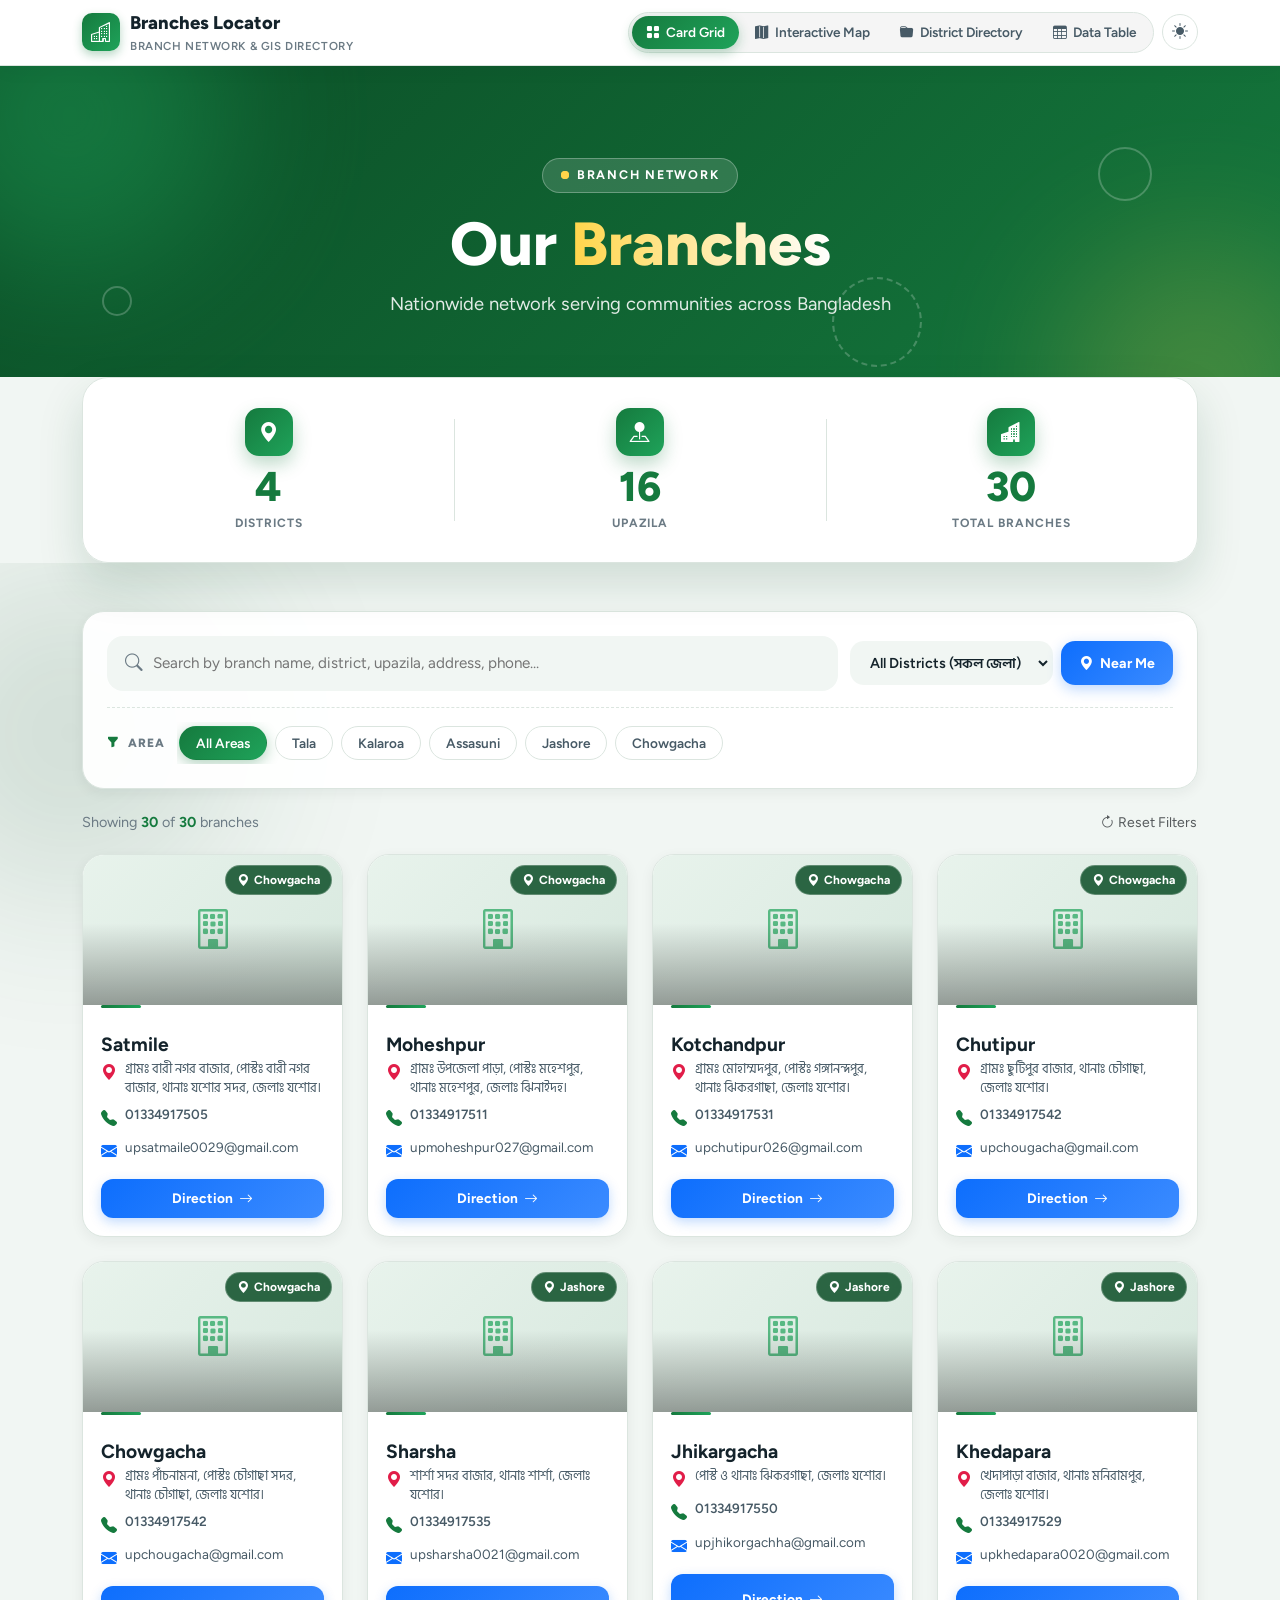
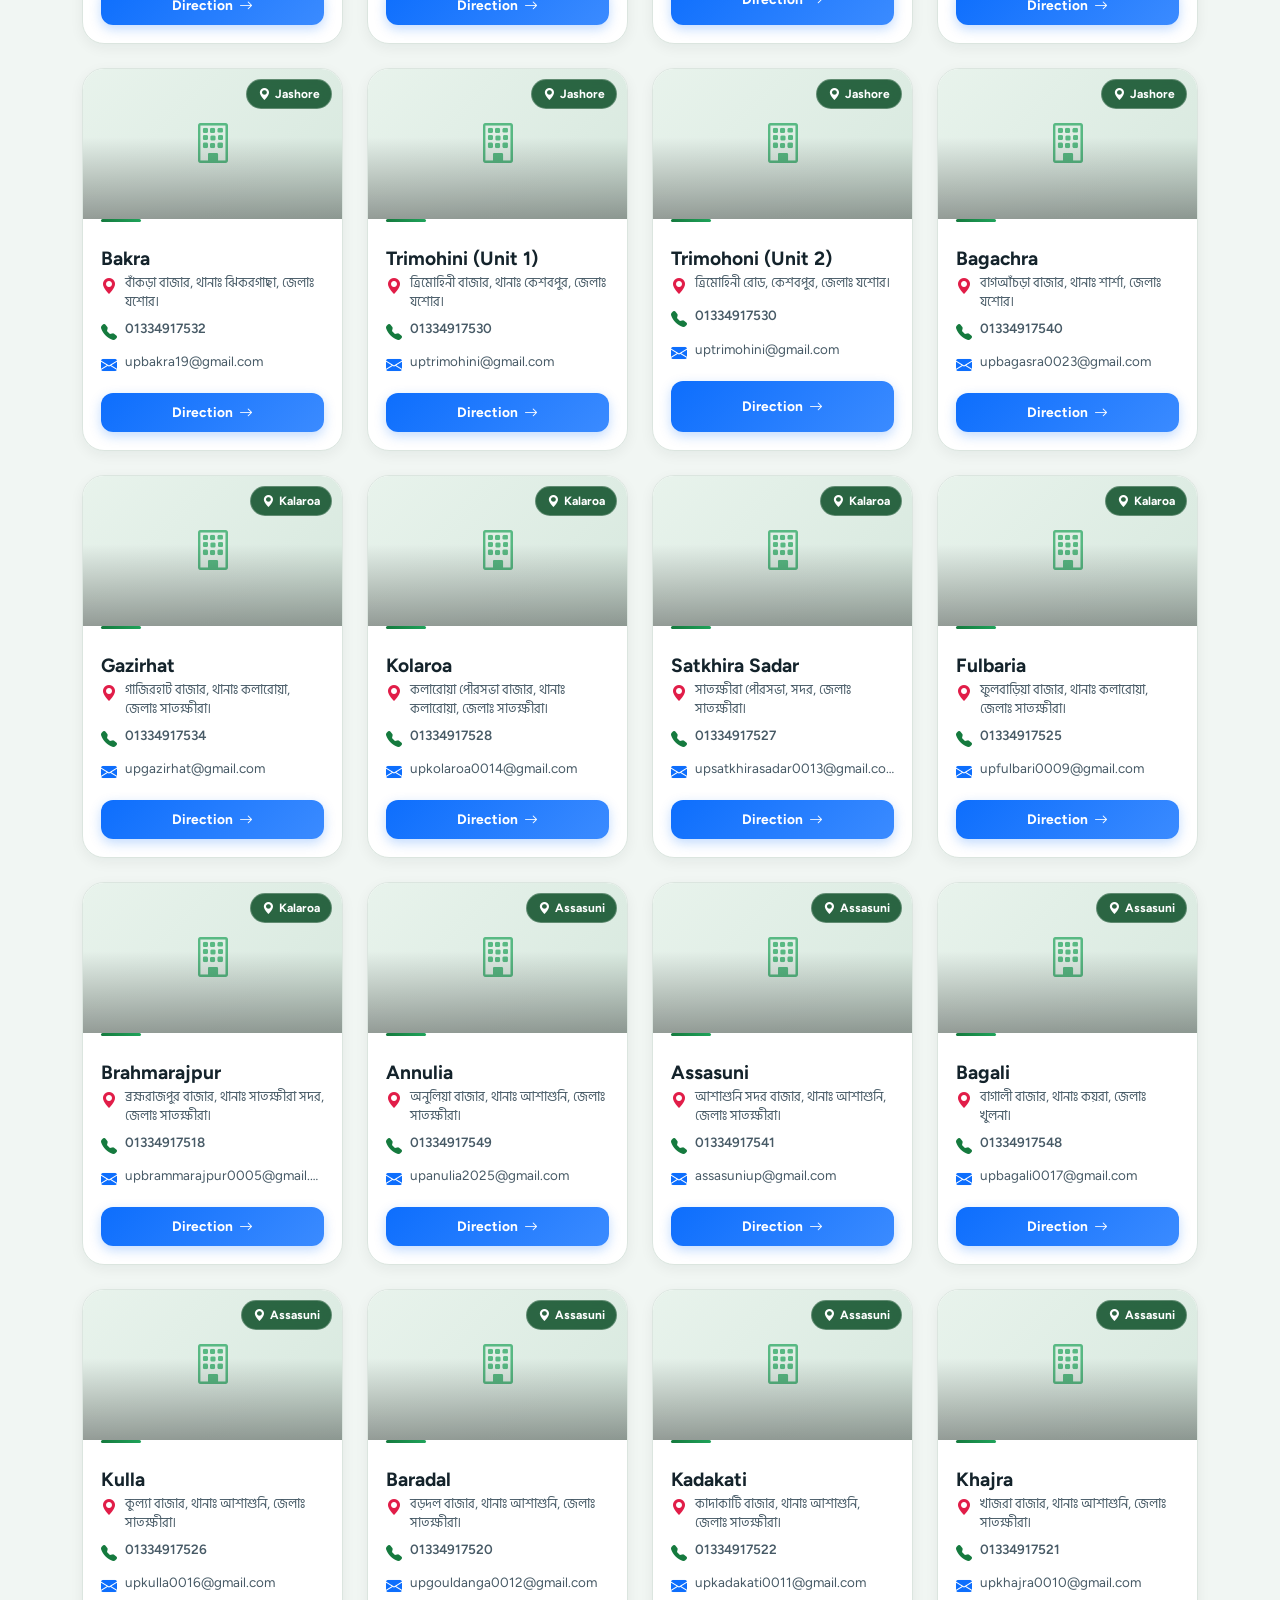
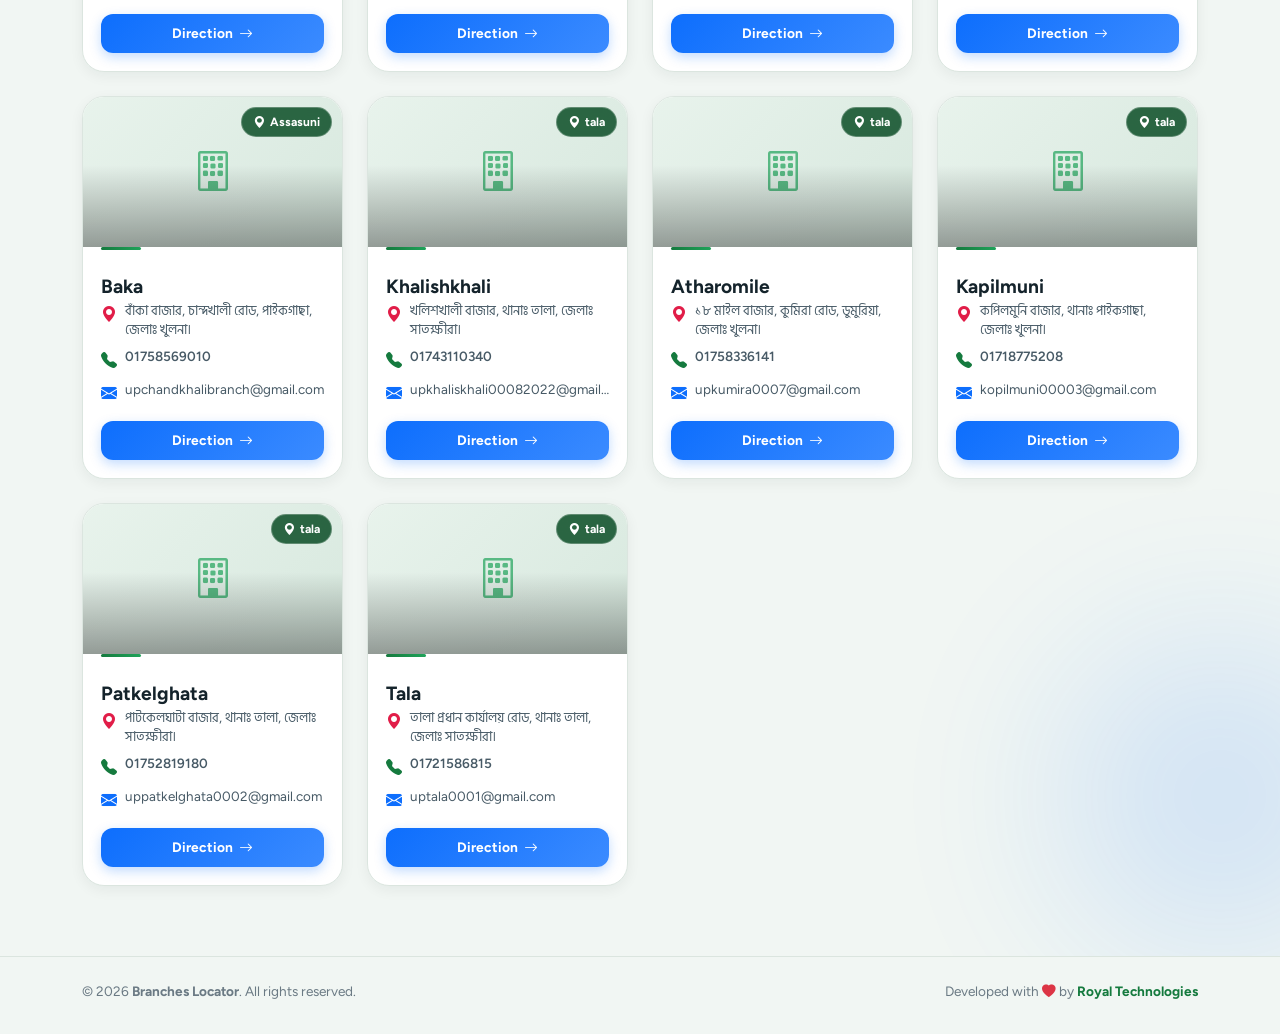
==== commit 0fd2ed5b: "Fix branch data binding and ensure instant loading of all 30 branches across all styles" ====
--- a/index.html
+++ b/index.html
@@ -24,6 +24,9 @@
 
   <!-- Application Styles (All 4 Styles & Themes) -->
   <link rel="stylesheet" href="css/style.css">
+
+  <!-- Branches Dataset Preloaded in Head -->
+  <script src="js/branches-data.js"></script>
 </head>
 <body>
 
@@ -184,7 +187,7 @@
       </div>
 
       <!-- ================= STYLE 1: MODERN CARD GRID ================= -->
-      <div class="row g-3 g-lg-4" id="cardsContainer">
+      <div class="row g-2 g-sm-3 g-lg-4" id="cardsContainer">
         <!-- Rendered dynamically by app.js -->
       </div>
 
@@ -273,9 +276,6 @@
     }
   </script>
 
-  <!-- Branches Dataset (30 Branches) -->
-  <script src="js/branches-data.js"></script>
-
   <!-- Application Controller -->
   <script src="js/app.js"></script>
 
